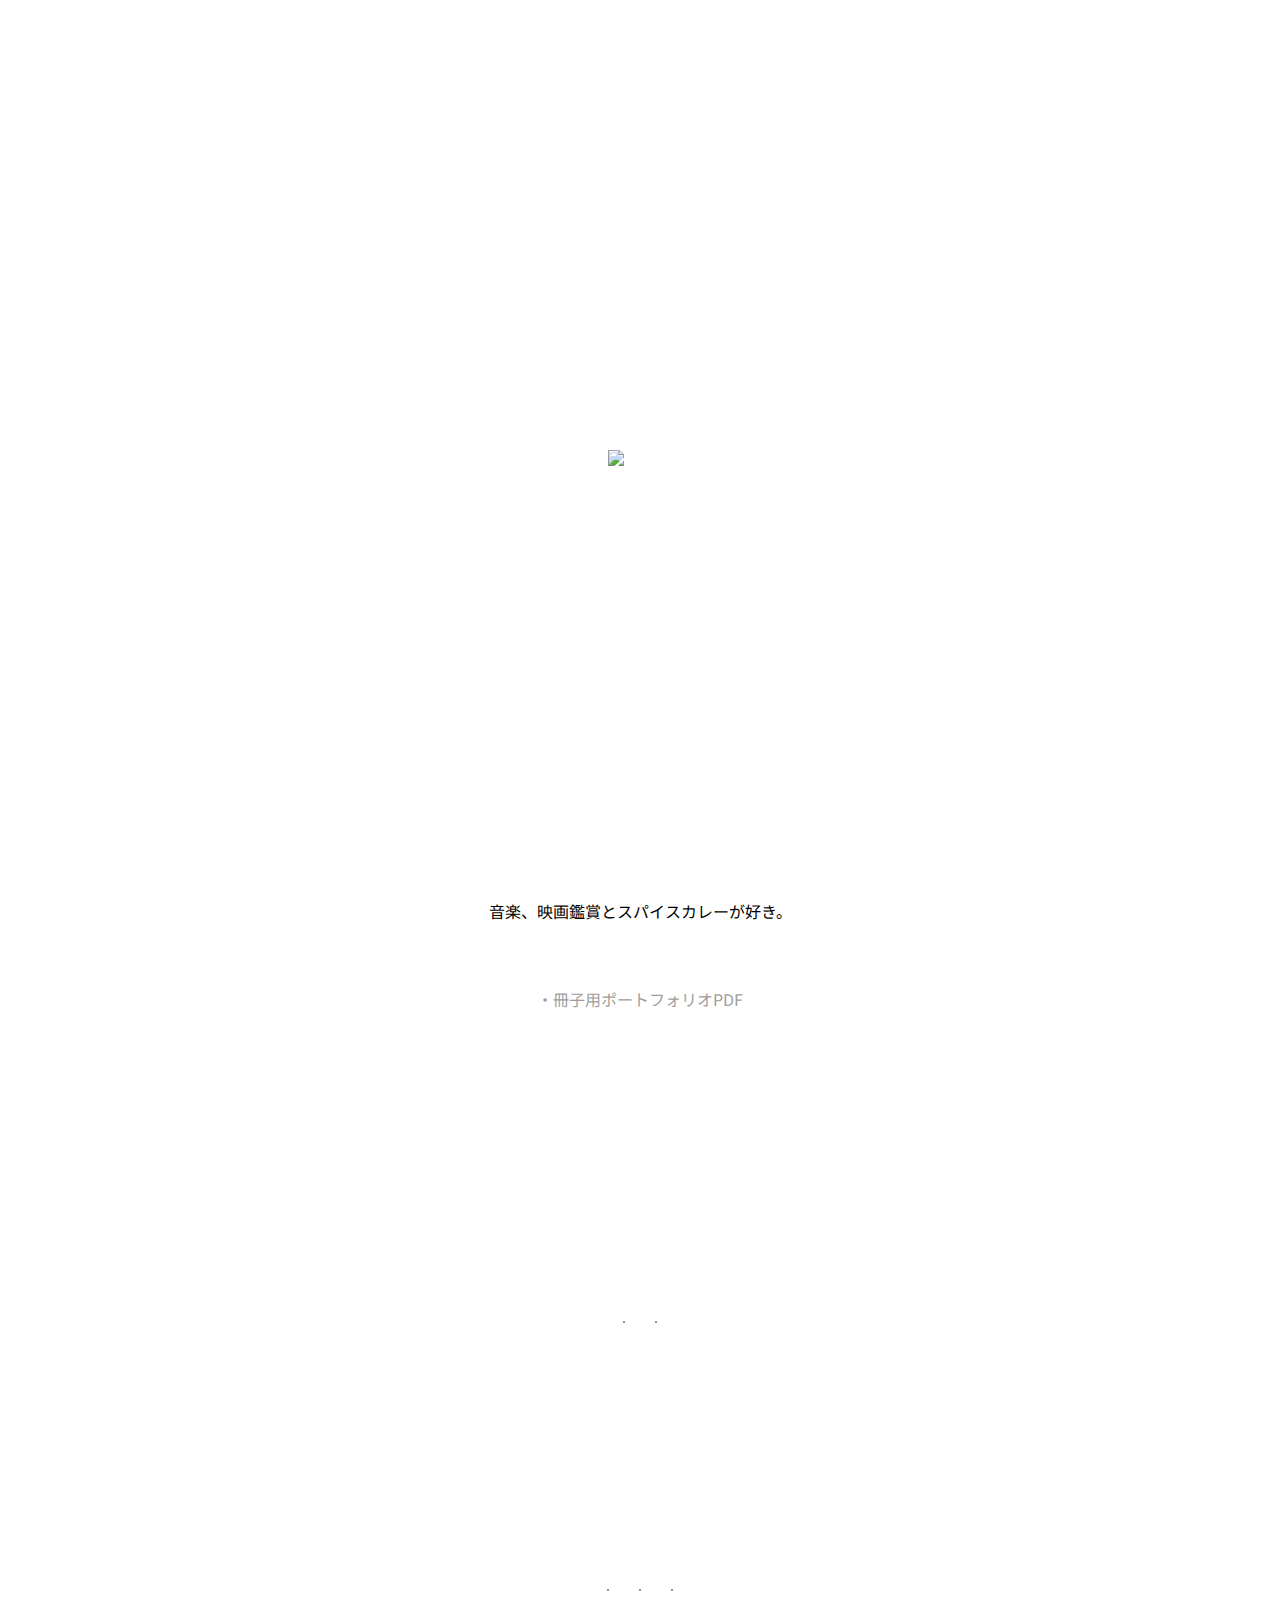
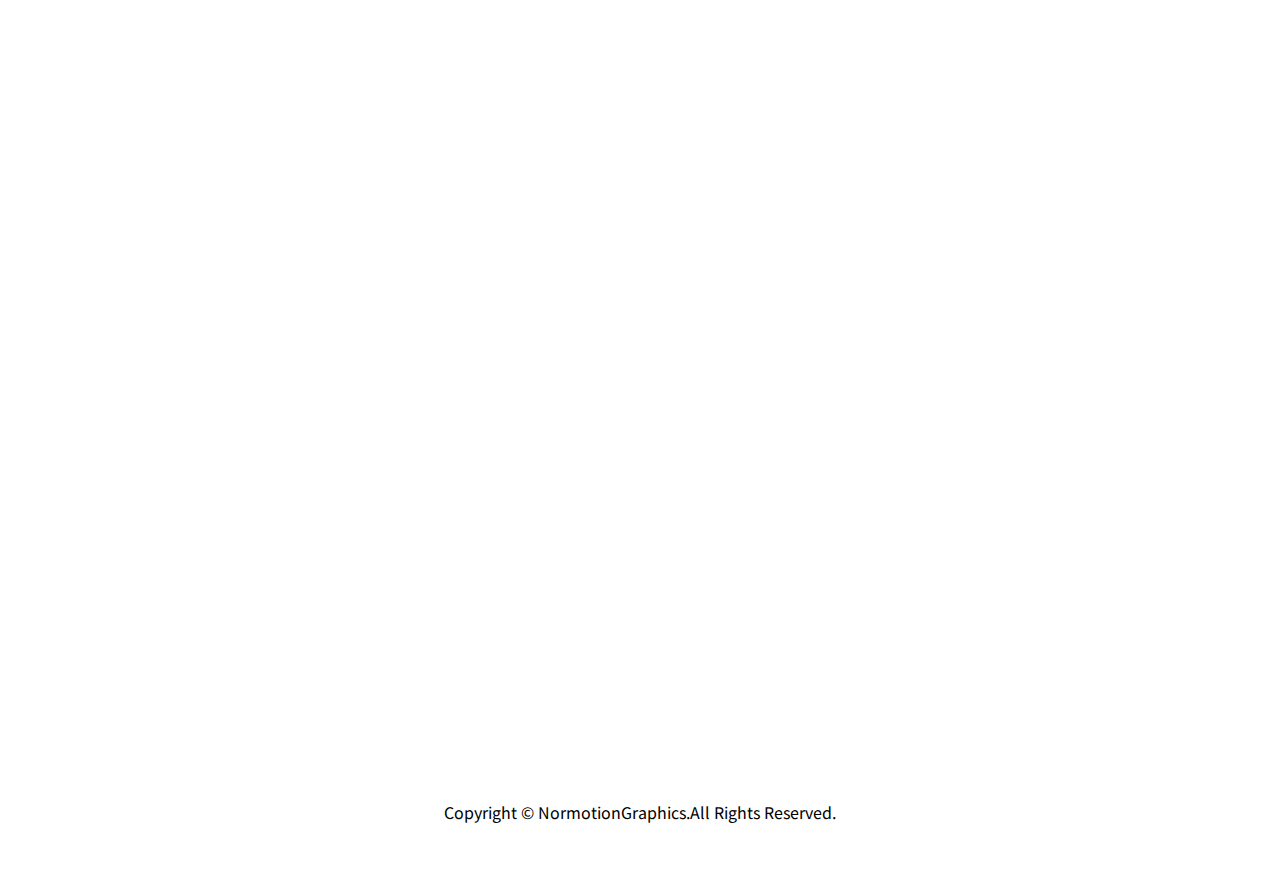
==== index.html @ e1bf7a76 "Add files via upload" ====
<!doctype html>
<html>
<head>
<link rel="stylesheet" type="text/css" href="style.css">
<link rel="stylesheet" type="text/css" href="loading.css">
<link rel="stylesheet" type="text/css" href="inview.css">
<link rel="stylesheet" type="text/css" href="balloon.min.css">
<link rel="preconnect" href="https://fonts.googleapis.com">
<link rel="preconnect" href="https://fonts.gstatic.com" crossorigin>
<link href="https://fonts.googleapis.com/css2?family=Lato&display=swap" rel="stylesheet">
<link href="https://fonts.googleapis.com/css2?family=Noto+Sans+JP:wght@100;300;400&display=swap" rel="stylesheet">
<link rel="icon" href="favicon.ico">
<link rel="shortcut icon" href="favicon.jpg">
<meta charset="UTF-8">
<meta name="viewport" content="width=device-width, initial-scale=1.0">
<title>TakeruKomoriPortfolio</title>
</head>
<body>
<!-- ローディングアニメーション -->
<div id="is-loading">
 <div id="loading">
  <img src="img/logo.svg" alt="loading" />
 </div>
</div>
<!-- コンテンツ -->
<div id="wrap">
	<div class="background-img">
	<img class="liquid imgBox inview_re fadeIn_right" src="img/liquid.svg" alt="">
	<img class="dot-circle imgBox inview_re fadeIn_left" src="img/dot-circle.svg" alt="">
	<img class="leaf imgBox inview_re fadeIn_left_slow" src="img/leaf.svg" alt="">
	<img class="noise imgBox inview_re fadeIn_right_slow" src="img/noise.svg" alt="">
	<img class="bar imgBox inview_re fadeIn_right" src="img/bar.svg" alt="">

	</div>
	<header>
	<a href="index.html">
	<img class="logo" src="img/logo.svg" alt="">
	</a>
	</header>
	<nav>
		<ul>
			<li class="border-line"><a href="#01">About</a></li>
			<li class="border-line"><a href="#02">works</a></li>
		</ul>
	</nav>
	<div class="about" id="01">
	<img class="plofile imgBox inview_re fadeIn_left" src="img/plofile_2.png" alt="">
	<div class="kaigyo"></div>
	<img class="name" src="img/name.svg" alt="">
	<div class="kaigyo"></div>
	<p>九州産業大学　芸術学部<br>ソーシャルデザイン学科</p>
	<p>2000年生まれ、福岡県育ち。<br>音楽、映画鑑賞とスパイスカレーが好き。</p>
	<a class="pdflink" href="https://drive.google.com/file/d/1JRoEiMsFfhwxdFwx-hM9-U6hQodOhkE6/view?usp=sharing" text-color="#f9f9f9"><br><br>・冊子用ポートフォリオPDF<br><br></a>

	</div>
	<div class="works" id="02">
	<img class="works-web" src="img/works-web.svg" alt="">
	<div class="kaigyo"></div>
	<div class="inline-wrap">
	<span aria-label="NormotionGraphics" data-balloon-length="medium" data-balloon-pos="down">
		<a href="opus/normotion.html"><img class="opus" src="img/normotion_1-100.jpg" alt=""></a>
	</span>
	<span aria-label="その他の作品" data-balloon-length="medium" data-balloon-pos="down">
	    <a href="opus/otherweb.html"><img class="opus" src="img/other-100.jpg" alt=""></a>
	</span>
	<div class="kaigyo"></div>
	</div>
	</div>
	<div class="works">
	<img class="works-graphick" src="img/works-graphick.svg" alt="">
	<div class="kaigyo"></div>
	<div class="inline-wrap">
  <span aria-label="春を綴じる　ジャケット制作" data-balloon-length="medium" data-balloon-pos="down">
  	    <a href="opus/harutozi.html"><img class="opus" src="img/harutozi3.png" alt=""></a>
  </span>
	<span aria-label="アイランドシティ VI" data-balloon-length="medium" data-balloon-pos="down">
	    <a href="opus/island.html"><img class="opus" src="img/island_1-100.jpg" alt=""></a>
	</span>
    <span aria-label="パン工房ふるる リニューアル" data-balloon-length="medium" data-balloon-pos="down">
	    <a href="opus/fururu.html"><img class="opus" src="img/fururu_1-100.jpg" alt=""></a>
	</span>
	<div class="kaigyo"></div>
  <!--
	<span aria-label="その他の作品" data-balloon-length="medium" data-balloon-pos="down">
	    <a href="opus/other.html"><img class="opus" src="img/other-100.jpg" alt=""></a>
	</span>
-->

	</div>
	</div>
	<div class="works">
	<img class="works-movie" src="img/works-movie.svg" alt="">
	<div class="kaigyo"></div>
	<div class="inline-wrap">
	<span aria-label="mortiongraphics" data-balloon-length="medium" data-balloon-pos="down">
	    <a href="opus/mortiongraphics.html"><img class="opus-blk" src="img/mortiongraph_1-100.jpg" alt=""></a>
	</span>
	<span aria-label="stopmotion" data-balloon-length="medium" data-balloon-pos="down">
	<a href="opus/stopmotion.html"><img class="opus-blk" src="img/time_1-100.jpg" width="50%" alt=""></a>
	</span>

	</div>
	</div>

	<footer><p>Copyright ©︎ NormotionGraphics.All Rights Reserved.</p></footer>
</div>

<script type="text/javascript" src="js/jquery-3.5.1.min.js"></script>
<script type="text/javascript" src="js/loading.js"></script>
<script type="text/javascript" src="js/jquery.inview.min.js"></script>
<script type="text/javascript" src="js/script.js"></script>
<script type="text/javascript" src="js/smooth_scroll.js"></script>
</body>
</html>
---- style.css ----
@charset "UTF-8";
/* CSS Document */
@media screen and (max-width: 999999px){
body{margin: 0;}
#wrap{max-width:100%; min-width:300px;margin-left: auto;margin-right: auto;overflow: hidden;}
p{font-family: 'Noto Sans JP', sans-serif; }
a{list-style: none;text-decoration: none; color: black;font-family: 'Noto Sans JP', sans-serif;}
a:hover{opacity: 0.5;transition: 0.5s;}

.kaigyo{width: 100%;}

.logo{ width: 30%; min-width: 150px; max-width: 300px; margin-top: 2%;margin-left: 3%;}
.background-img{ width:100%; position:relative; top: 4.5em; z-index: -10;}
.liquid{ position:absolute;  right:30%; top: 0%; width: 120%;}
.dot-circle{ position: absolute; width:50%; right:20%; top: 5vw;}
.leaf{ position: absolute; width:30%; left:80%; top: -25vw;}
.noise{position: absolute; right: 70%; top:50vw; width: 50%;}
.bar{position: absolute; right: 5%; top: 30vw; width: 0.6vw;}
.liquid2{position:absolute;  left:-100%; top: 130vw;  width: 320%;}

.about{ margin-top:55vw; text-align: center;width: 100%; display: block;}
.plofile{max-width: 450px; width:60%;}
.name{width:50%; clear:both;max-width:450px; margin-bottom: 3%;}
.pdflink{color:#9E9E9E;}

#02{}
.works{width:100%; text-align: center; margin-top: 15%;max-width: 1700px;margin-left: auto;margin-right: auto;}
.works-web{width:150px; margin-top: 5%;}
.works-graphick{width:250px;}
.works-movie{width:180px;}
.inline-wrap{display: inline-block;width: 100%;}
.opus{width:45%; height:auto; object-fit: contain; border:1px solid #474646; border-radius:10px; margin:2% 1%;}
.opus-blk{width:45%; height:auto; object-fit: contain; border-radius:10px; margin:2% 1%;}
.align-left{text-align: left;}

nav{text-align: center;transform:rotate(-90deg);position:fixed;left: -45vw;top:50%; text-decoration: none;width:100%;z-index: 30;}
li{display: inline-block; margin-left: 5%;font-size: 30px;}
.border-line {background:linear-gradient(transparent 30%, #fff 30%); padding-right: 1%;}

footer{text-align:center;width:100%;margin-top:40%;margin-bottom:5%;}
}
@media screen and (max-width: 1500px){
.plofile{max-width: 300px; width:60%;}
}
@media screen and (max-width: 768px){
li{font-size: 25px; margin-left: 10%;}
}
@media screen and (max-width: 570px){
.logo{width:180px;}
	
.name{width: 80%;}
.about{margin-top: 80vw;}
	
.opus{width: 80%;}
.opus-blk{width: 80%;}		
}
@media screen and (max-width: 400px){
.about{margin-top: 110vw;}
.liquid{width: 170%;}
nav{left: -42vw;}
.noise{top:80vw;}

}
---- loading.css ----
@charset "UTF-8";
/* CSS Document */

#is-loading {
  position: fixed;
  width: 100%;
  height: 100%;
  z-index: 999;
  background:#fff;
  text-align:center;
  color:#fff;
}
#loading {position: absolute;
  top: 50%;
  left: 50%;
  transform: translate(-50%, 0);
}
#loading img{width:280px;}

@media screen and (max-width: 570px){
	
	#loading img{width:200px;}	


}
---- inview.css ----
@charset "UTF-8";
/* CSS Document */

/*フェードイン*/
.fadeIn_right {
  opacity: 0;
  transform: translate(17%, 0);/*開始位置*/
  transition: 3s;/*秒数*/
}
.fadeIn_right.is-show{
  transform: translate(0, 0);
  opacity: 1;
}

.fadeIn_right_slow {
  opacity: 0;
  transform: translate(17%, 0);/*開始位置*/
  transition: 7s;/*秒数*/
}
.fadeIn_right_slow.is-show{
  transform: translate(0, 0);
  opacity: 1;
}

.fadeIn_left {
  opacity: 0;
  transform: translate(-17%, 0);/*開始位置*/
  transition: 3s;/*秒数*/
}
.fadeIn_left.is-show {
  transform: translate(0, 0);
  opacity: 1;
}
.fadeIn_left_slow {
  opacity: 0;
  transform: translate(-17%, 0);/*開始位置*/
  transition: 7s;/*秒数*/
}
.fadeIn_left_slow.is-show {
  transform: translate(0, 0);
  opacity: 1;
}

.delay02{
	transition: 2s, 250ms;
}
.delay03{
	transition: 4s, 250ms;
}
.delay04{
	transition: 6s, 250ms;
}
.delay05{
	transition: 8s, 250ms;
}
---- balloon.min.css ----
:root{--balloon-border-radius: 2px;--balloon-color: rgba(16,16,16,0.95);--balloon-text-color: #fff;--balloon-font-size: 12px;--balloon-move: 4px}button[aria-label][data-balloon-pos]{overflow:visible}[aria-label][data-balloon-pos]{position:relative;cursor:pointer}[aria-label][data-balloon-pos]:after{opacity:0;pointer-events:none;transition:all 0.38s/*四角秒数*/ ease-out 0.18s;text-indent:0;font-family:-apple-system, BlinkMacSystemFont, "Segoe UI", Roboto, Oxygen, Ubuntu, Cantarell, "Open Sans", "Helvetica Neue", sans-serif;font-weight:normal;font-style:normal;text-shadow:none;font-size:var(--balloon-font-size);background:var(--balloon-color);border-radius:2px;color:var(--balloon-text-color);border-radius:var(--balloon-border-radius);content:attr(aria-label);padding:.5em 1em;position:absolute;white-space:nowrap;z-index:10}[aria-label][data-balloon-pos]:before{width:0;height:0;border:5px solid transparent;border-top-color:var(--balloon-color);opacity:0;pointer-events:none;transition:all 0.38s/*三角秒数*/ ease-out 0.18s;content:"";position:absolute;z-index:10}[aria-label][data-balloon-pos]:hover:before,[aria-label][data-balloon-pos]:hover:after,[aria-label][data-balloon-pos][data-balloon-visible]:before,[aria-label][data-balloon-pos][data-balloon-visible]:after,[aria-label][data-balloon-pos]:not([data-balloon-nofocus]):focus:before,[aria-label][data-balloon-pos]:not([data-balloon-nofocus]):focus:after{opacity:0.65/*透明度*/;pointer-events:none}[aria-label][data-balloon-pos].font-awesome:after{font-family:FontAwesome, -apple-system, BlinkMacSystemFont, 'Segoe UI', Roboto, Oxygen, Ubuntu, Cantarell, 'Open Sans', 'Helvetica Neue', sans-serif}[aria-label][data-balloon-pos][data-balloon-break]:after{white-space:pre}[aria-label][data-balloon-pos][data-balloon-break][data-balloon-length]:after{white-space:pre-line;word-break:break-word}[aria-label][data-balloon-pos][data-balloon-blunt]:before,[aria-label][data-balloon-pos][data-balloon-blunt]:after{transition:none}[aria-label][data-balloon-pos][data-balloon-pos="up"]:hover:after,[aria-label][data-balloon-pos][data-balloon-pos="up"][data-balloon-visible]:after,[aria-label][data-balloon-pos][data-balloon-pos="down"]:hover:after,[aria-label][data-balloon-pos][data-balloon-pos="down"][data-balloon-visible]:after{transform:translate(-50%, 0)}[aria-label][data-balloon-pos][data-balloon-pos="up"]:hover:before,[aria-label][data-balloon-pos][data-balloon-pos="up"][data-balloon-visible]:before,[aria-label][data-balloon-pos][data-balloon-pos="down"]:hover:before,[aria-label][data-balloon-pos][data-balloon-pos="down"][data-balloon-visible]:before{transform:translate(-50%, 0)}[aria-label][data-balloon-pos][data-balloon-pos*="-left"]:after{left:0}[aria-label][data-balloon-pos][data-balloon-pos*="-left"]:before{left:5px}[aria-label][data-balloon-pos][data-balloon-pos*="-right"]:after{right:0}[aria-label][data-balloon-pos][data-balloon-pos*="-right"]:before{right:5px}[aria-label][data-balloon-pos][data-balloon-po*="-left"]:hover:after,[aria-label][data-balloon-pos][data-balloon-po*="-left"][data-balloon-visible]:after,[aria-label][data-balloon-pos][data-balloon-pos*="-right"]:hover:after,[aria-label][data-balloon-pos][data-balloon-pos*="-right"][data-balloon-visible]:after{transform:translate(0, 0)}[aria-label][data-balloon-pos][data-balloon-po*="-left"]:hover:before,[aria-label][data-balloon-pos][data-balloon-po*="-left"][data-balloon-visible]:before,[aria-label][data-balloon-pos][data-balloon-pos*="-right"]:hover:before,[aria-label][data-balloon-pos][data-balloon-pos*="-right"][data-balloon-visible]:before{transform:translate(0, 0)}[aria-label][data-balloon-pos][data-balloon-pos^="up"]:before,[aria-label][data-balloon-pos][data-balloon-pos^="up"]:after{bottom:100%;transform-origin:top;transform:translate(0, var(--balloon-move))}[aria-label][data-balloon-pos][data-balloon-pos^="up"]:after{margin-bottom:10px}[aria-label][data-balloon-pos][data-balloon-pos="up"]:before,[aria-label][data-balloon-pos][data-balloon-pos="up"]:after{left:50%;transform:translate(-50%, var(--balloon-move))}[aria-label][data-balloon-pos][data-balloon-pos^="down"]:before,[aria-label][data-balloon-pos][data-balloon-pos^="down"]:after{top:100%;transform:translate(0, calc(var(--balloon-move) * -1))}[aria-label][data-balloon-pos][data-balloon-pos^="down"]:after{margin-top:10px}[aria-label][data-balloon-pos][data-balloon-pos^="down"]:before{width:0;height:0;border:5px solid transparent;border-bottom-color:var(--balloon-color)}[aria-label][data-balloon-pos][data-balloon-pos="down"]:after,[aria-label][data-balloon-pos][data-balloon-pos="down"]:before{left:50%;transform:translate(-50%, calc(var(--balloon-move) * -1))}[aria-label][data-balloon-pos][data-balloon-pos="left"]:hover:after,[aria-label][data-balloon-pos][data-balloon-pos="left"][data-balloon-visible]:after,[aria-label][data-balloon-pos][data-balloon-pos="right"]:hover:after,[aria-label][data-balloon-pos][data-balloon-pos="right"][data-balloon-visible]:after{transform:translate(0, -50%)}[aria-label][data-balloon-pos][data-balloon-pos="left"]:hover:before,[aria-label][data-balloon-pos][data-balloon-pos="left"][data-balloon-visible]:before,[aria-label][data-balloon-pos][data-balloon-pos="right"]:hover:before,[aria-label][data-balloon-pos][data-balloon-pos="right"][data-balloon-visible]:before{transform:translate(0, -50%)}[aria-label][data-balloon-pos][data-balloon-pos="left"]:after,[aria-label][data-balloon-pos][data-balloon-pos="left"]:before{right:100%;top:50%;transform:translate(var(--balloon-move), -50%)}[aria-label][data-balloon-pos][data-balloon-pos="left"]:after{margin-right:10px}[aria-label][data-balloon-pos][data-balloon-pos="left"]:before{width:0;height:0;border:5px solid transparent;border-left-color:var(--balloon-color)}[aria-label][data-balloon-pos][data-balloon-pos="right"]:after,[aria-label][data-balloon-pos][data-balloon-pos="right"]:before{left:100%;top:50%;transform:translate(calc(var(--balloon-move) * -1), -50%)}[aria-label][data-balloon-pos][data-balloon-pos="right"]:after{margin-left:10px}[aria-label][data-balloon-pos][data-balloon-pos="right"]:before{width:0;height:0;border:5px solid transparent;border-right-color:var(--balloon-color)}[aria-label][data-balloon-pos][data-balloon-length]:after{white-space:normal}[aria-label][data-balloon-pos][data-balloon-length="small"]:after{width:80px}[aria-label][data-balloon-pos][data-balloon-length="medium"]:after{width:150px}[aria-label][data-balloon-pos][data-balloon-length="large"]:after{width:260px}[aria-label][data-balloon-pos][data-balloon-length="xlarge"]:after{width:380px}@media screen and (max-width: 768px){[aria-label][data-balloon-pos][data-balloon-length="xlarge"]:after{width:90vw}}[aria-label][data-balloon-pos][data-balloon-length="fit"]:after{width:100%}

[aria-label][data-balloon-pos][data-balloon-pos="down2"]:hover:after,[aria-label][data-balloon-pos][data-balloon-pos="down2"][data-balloon-visible]:after{transform:translate(-150%, 0)}
[aria-label][data-balloon-pos][data-balloon-pos^="down2"]:before,[aria-label][data-balloon-pos][data-balloon-pos^="down2"]:after{top:100%;transform:translate(0, calc(var(--balloon-move) * -1))}[aria-label][data-balloon-pos][data-balloon-pos^="down2"]:after{margin-top:10px}[aria-label][data-balloon-pos][data-balloon-pos^="down2"]:before{width:0;height:0;border:5px solid transparent;border-bottom-color:var(--balloon-color)}[aria-label][data-balloon-pos][data-balloon-pos="down2"]:after,[aria-label][data-balloon-pos][data-balloon-pos="down2"]:before{left:50%;transform:translate(-150%, calc(var(--balloon-move) * -1))}
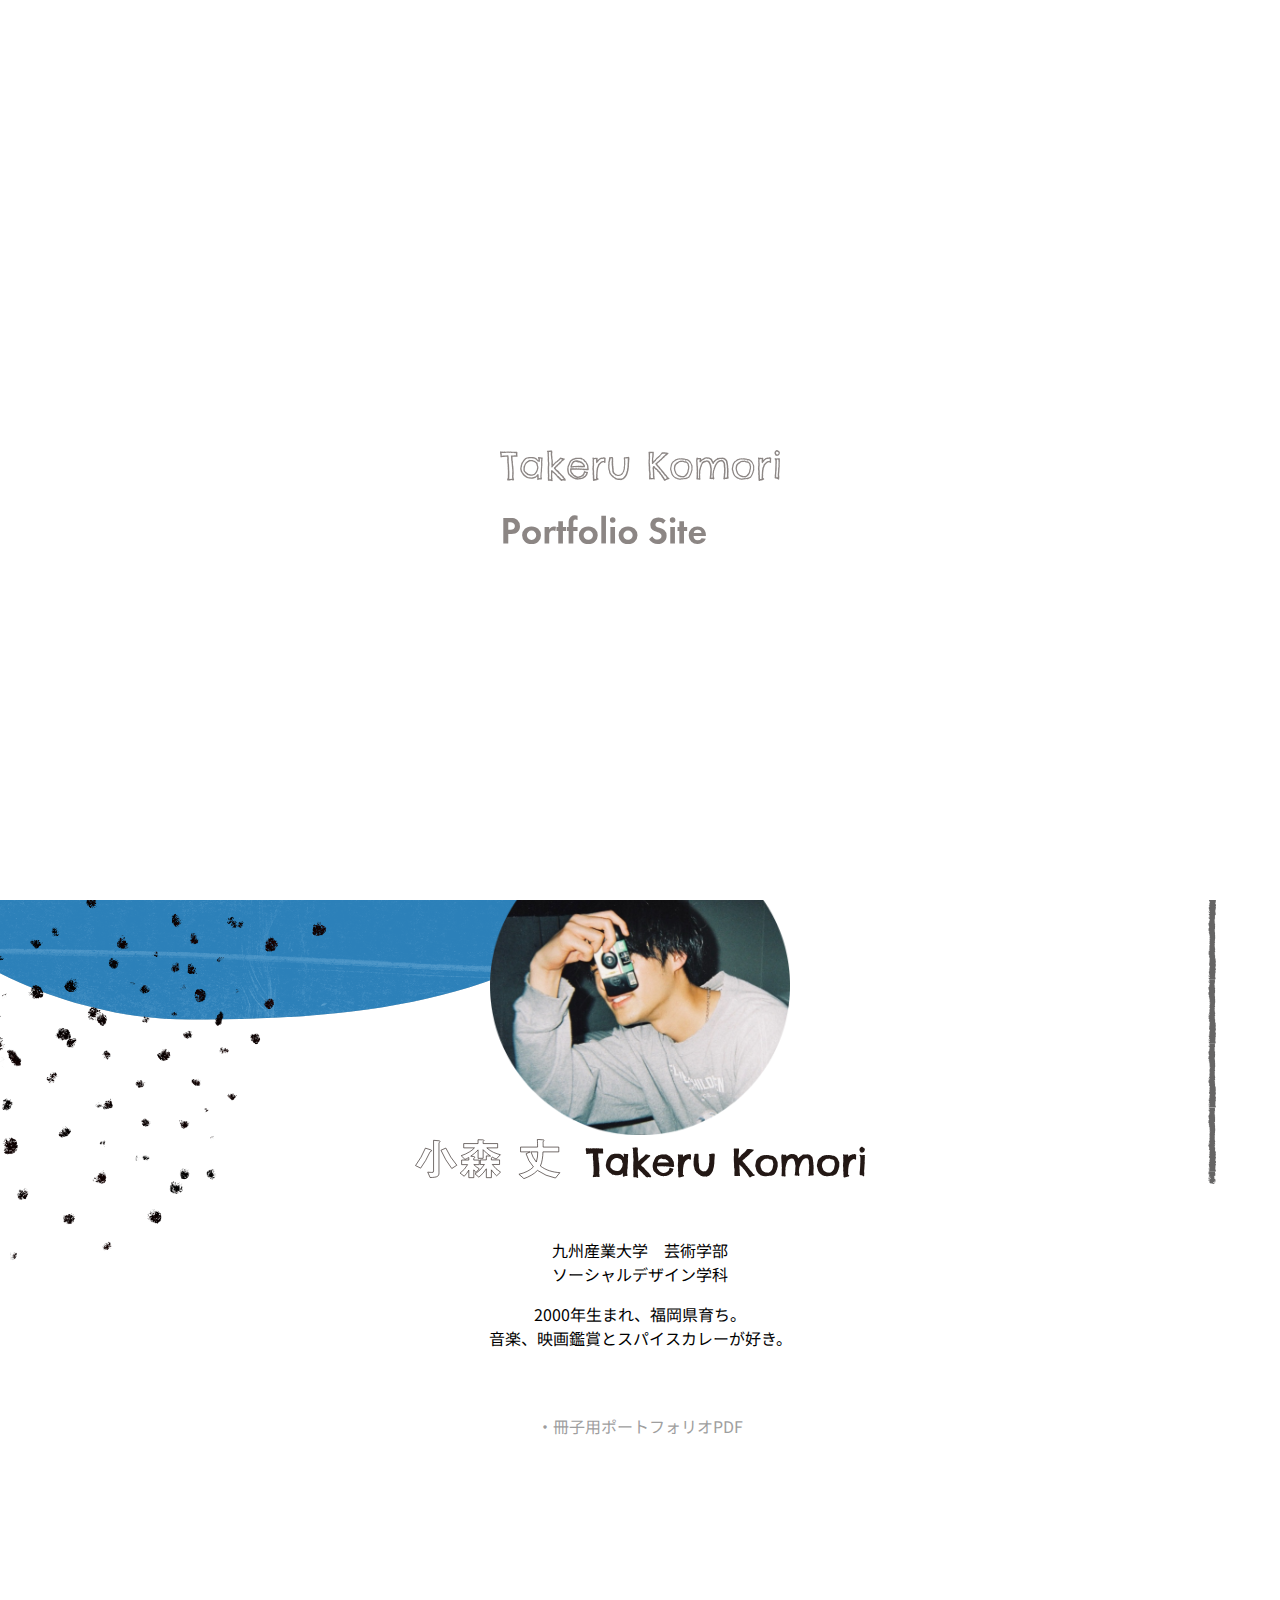
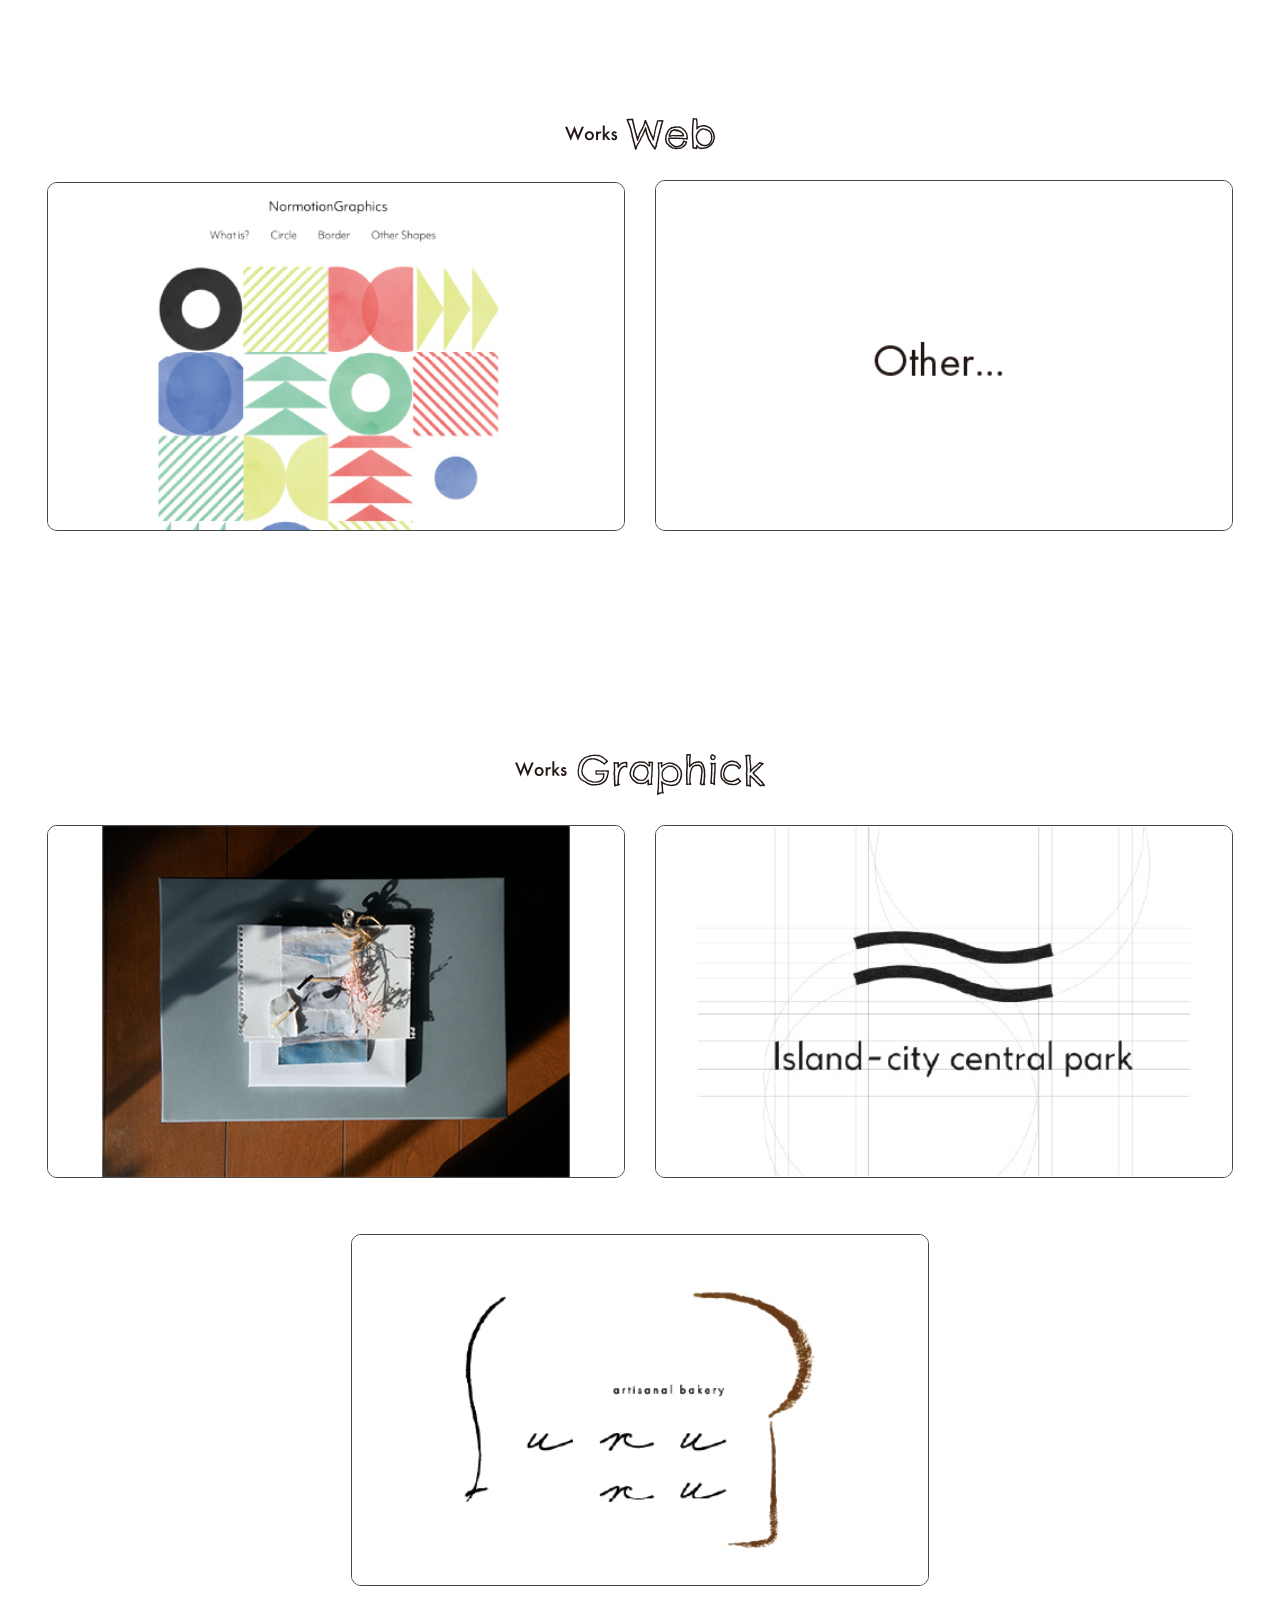
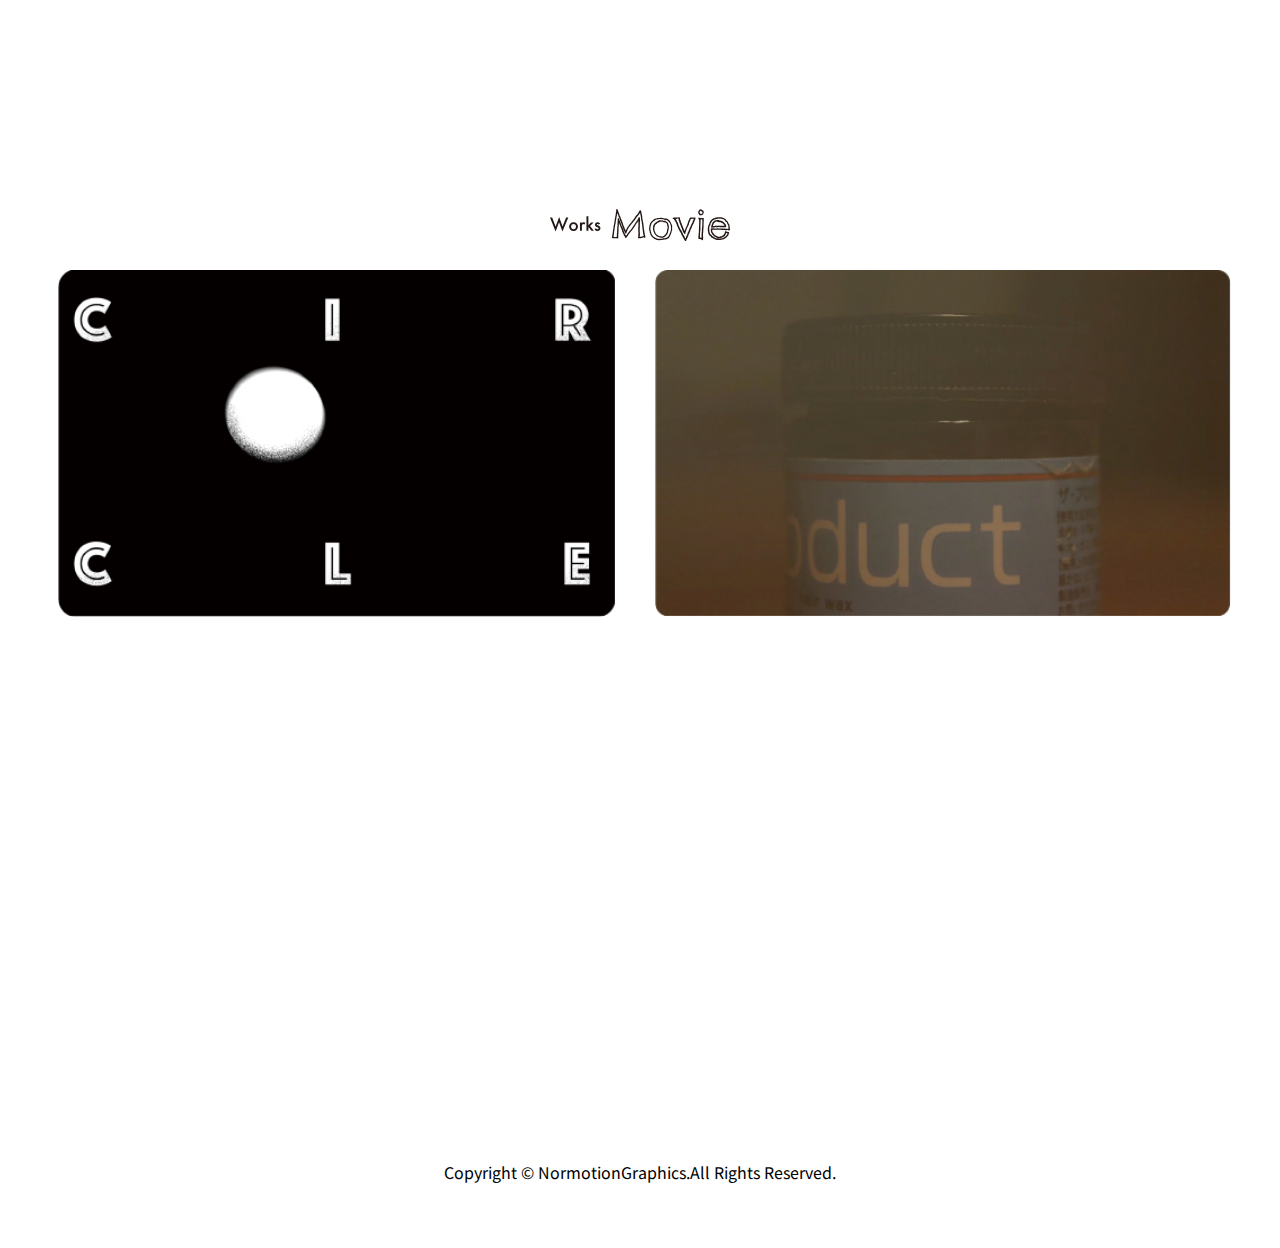
==== commit 634a16f6: "Add files via upload" ====
--- a/index.html
+++ b/index.html
@@ -76,15 +76,18 @@
 	<span aria-label="アイランドシティ VI" data-balloon-length="medium" data-balloon-pos="down">
 	    <a href="opus/island.html"><img class="opus" src="img/island_1-100.jpg" alt=""></a>
 	</span>
-    <span aria-label="パン工房ふるる リニューアル" data-balloon-length="medium" data-balloon-pos="down">
-	    <a href="opus/fururu.html"><img class="opus" src="img/fururu_1-100.jpg" alt=""></a>
-	</span>
-	<div class="kaigyo"></div>
-  <!--
-	<span aria-label="その他の作品" data-balloon-length="medium" data-balloon-pos="down">
-	    <a href="opus/other.html"><img class="opus" src="img/other-100.jpg" alt=""></a>
-	</span>
--->
+
+  <div class="kaigyo"></div>
+
+
+  <span aria-label="パン工房ふるる リニューアル" data-balloon-length="medium" data-balloon-pos="down">
+      <a href="opus/fururu.html"><img class="opus" src="img/fururu_1-100.jpg" alt=""></a>
+  </span>
+
+
+
+  <div class="kaigyo"></div>
+
 
 	</div>
 	</div>
